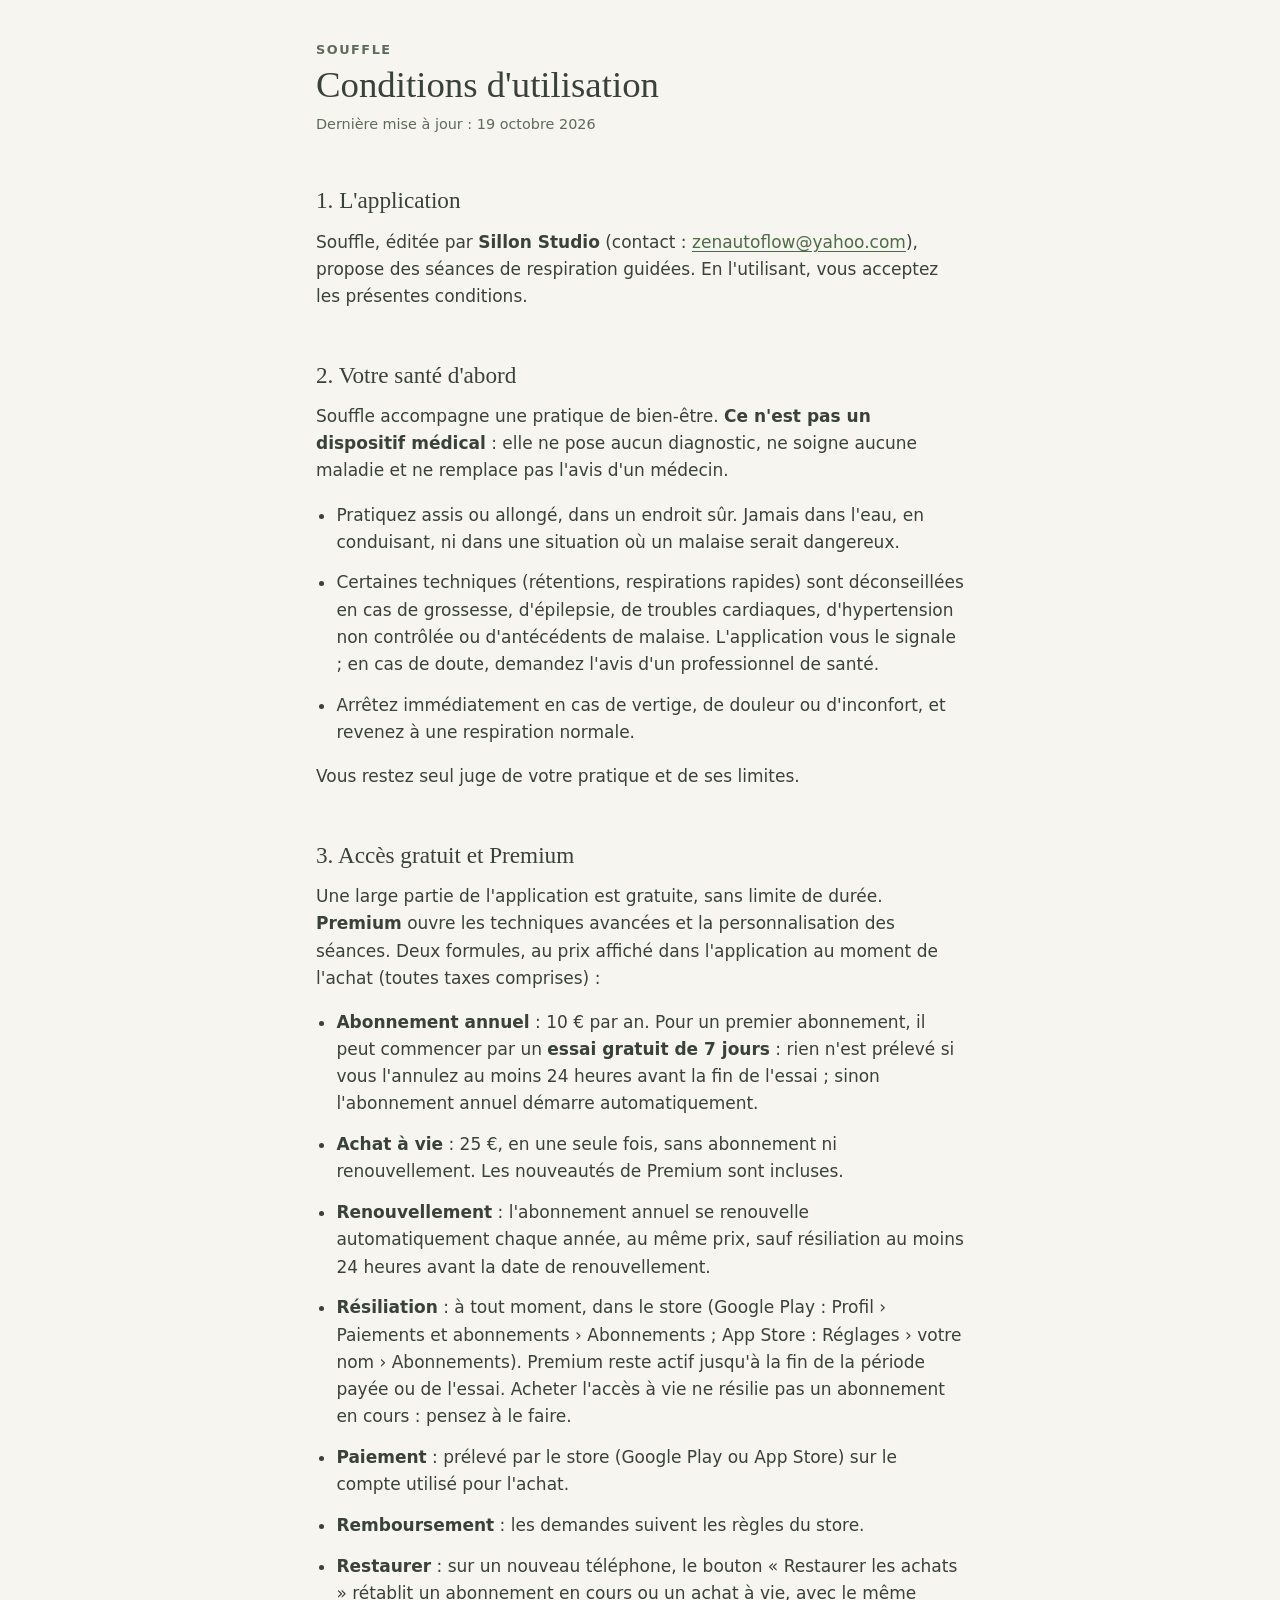
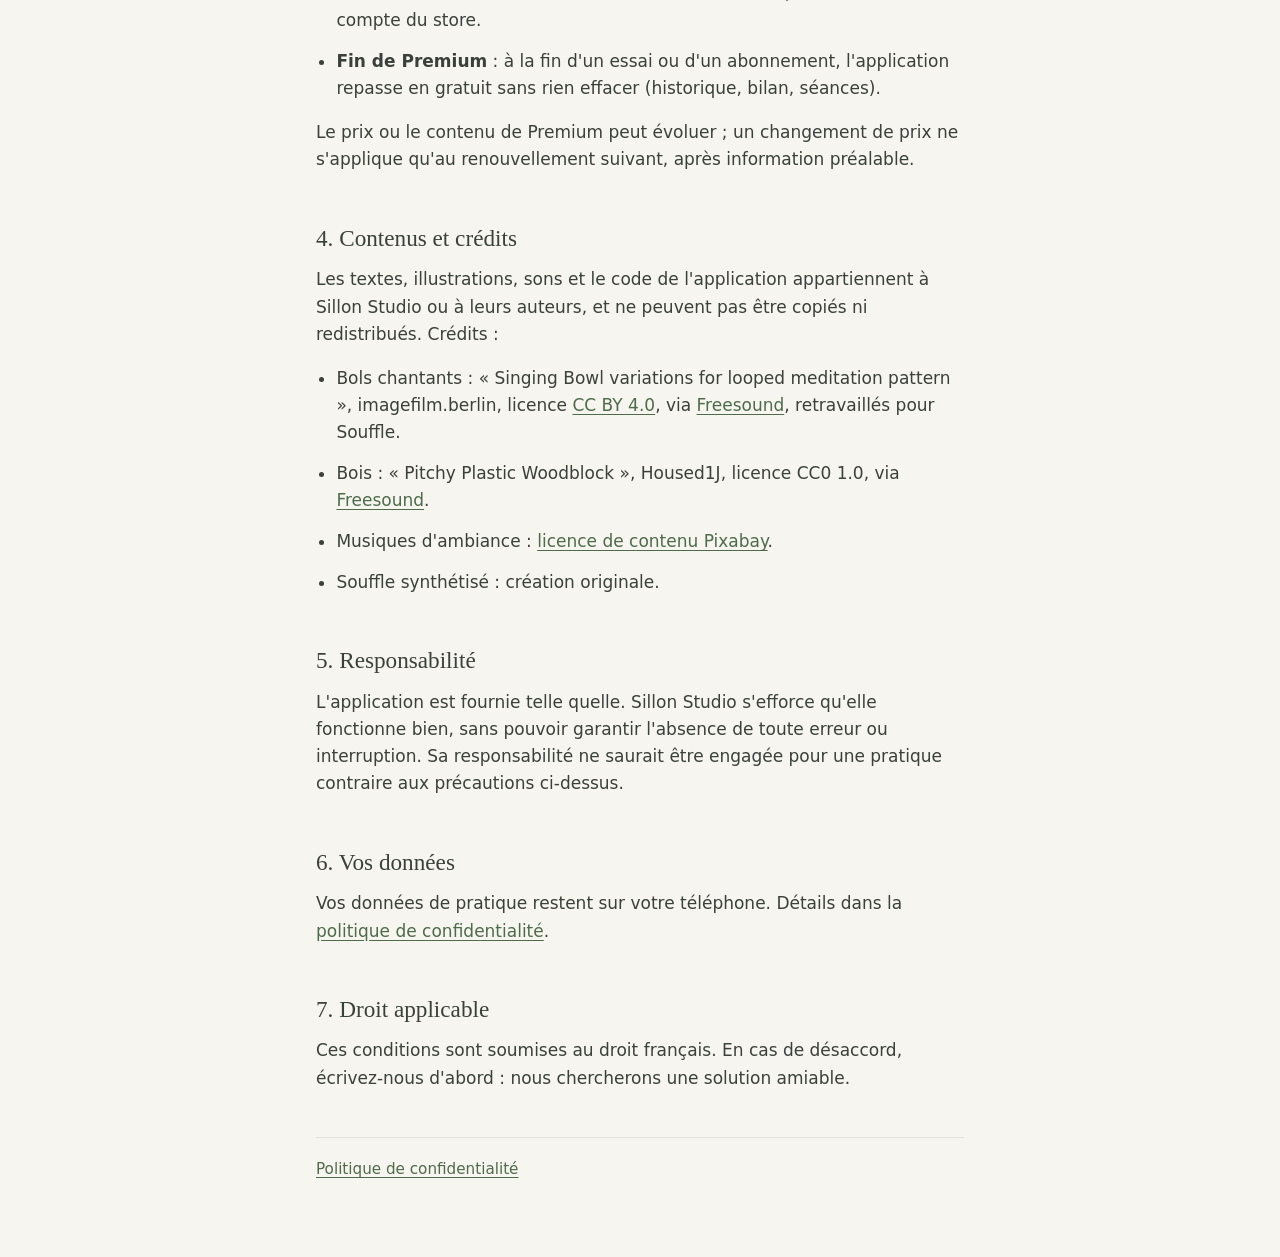
==== conditions.html @ e68e9902 "Pages légales de Souffle : confidentialité et conditions d'utilisation Co-Authored-By: Claude Opus 5" ====
<!doctype html>
<html lang="fr">
<head>
<meta charset="utf-8">
<meta name="viewport" content="width=device-width, initial-scale=1">
<title>Souffle · Conditions d'utilisation</title>
<meta name="description" content="Conditions d'utilisation de l'application Souffle, éditée par Sillon Studio.">
<link rel="stylesheet" href="style.css">
</head>
<body>
<main>
  <p class="eyebrow"><a href="./">Souffle</a></p>
  <h1>Conditions d'utilisation</h1>
  <p class="meta">Dernière mise à jour : 19 octobre 2026</p>

  <h2>1. L'application</h2>
  <p>Souffle, éditée par <strong>Sillon Studio</strong> (contact : <a href="mailto:zenautoflow@yahoo.com">zenautoflow@yahoo.com</a>), propose des séances de respiration guidées. En l'utilisant, vous acceptez les présentes conditions.</p>

  <h2>2. Votre santé d'abord</h2>
  <p>Souffle accompagne une pratique de bien-être. <strong>Ce n'est pas un dispositif médical</strong> : elle ne pose aucun diagnostic, ne soigne aucune maladie et ne remplace pas l'avis d'un médecin.</p>
  <ul>
    <li>Pratiquez assis ou allongé, dans un endroit sûr. Jamais dans l'eau, en conduisant, ni dans une situation où un malaise serait dangereux.</li>
    <li>Certaines techniques (rétentions, respirations rapides) sont déconseillées en cas de grossesse, d'épilepsie, de troubles cardiaques, d'hypertension non contrôlée ou d'antécédents de malaise. L'application vous le signale ; en cas de doute, demandez l'avis d'un professionnel de santé.</li>
    <li>Arrêtez immédiatement en cas de vertige, de douleur ou d'inconfort, et revenez à une respiration normale.</li>
  </ul>
  <p>Vous restez seul juge de votre pratique et de ses limites.</p>

  <h2>3. Accès gratuit et Premium</h2>
  <p>Une large partie de l'application est gratuite, sans limite de durée. <strong>Premium</strong> ouvre les techniques avancées et la personnalisation des séances. Deux formules, au prix affiché dans l'application au moment de l'achat (toutes taxes comprises) :</p>
  <ul>
    <li><strong>Abonnement annuel</strong> : 10 € par an. Pour un premier abonnement, il peut commencer par un <strong>essai gratuit de 7 jours</strong> : rien n'est prélevé si vous l'annulez au moins 24 heures avant la fin de l'essai ; sinon l'abonnement annuel démarre automatiquement.</li>
    <li><strong>Achat à vie</strong> : 25 €, en une seule fois, sans abonnement ni renouvellement. Les nouveautés de Premium sont incluses.</li>
    <li><strong>Renouvellement</strong> : l'abonnement annuel se renouvelle automatiquement chaque année, au même prix, sauf résiliation au moins 24 heures avant la date de renouvellement.</li>
    <li><strong>Résiliation</strong> : à tout moment, dans le store (Google Play : Profil › Paiements et abonnements › Abonnements ; App Store : Réglages › votre nom › Abonnements). Premium reste actif jusqu'à la fin de la période payée ou de l'essai. Acheter l'accès à vie ne résilie pas un abonnement en cours : pensez à le faire.</li>
    <li><strong>Paiement</strong> : prélevé par le store (Google Play ou App Store) sur le compte utilisé pour l'achat.</li>
    <li><strong>Remboursement</strong> : les demandes suivent les règles du store.</li>
    <li><strong>Restaurer</strong> : sur un nouveau téléphone, le bouton « Restaurer les achats » rétablit un abonnement en cours ou un achat à vie, avec le même compte du store.</li>
    <li><strong>Fin de Premium</strong> : à la fin d'un essai ou d'un abonnement, l'application repasse en gratuit sans rien effacer (historique, bilan, séances).</li>
  </ul>
  <p>Le prix ou le contenu de Premium peut évoluer ; un changement de prix ne s'applique qu'au renouvellement suivant, après information préalable.</p>

  <h2>4. Contenus et crédits</h2>
  <p>Les textes, illustrations, sons et le code de l'application appartiennent à Sillon Studio ou à leurs auteurs, et ne peuvent pas être copiés ni redistribués. Crédits :</p>
  <ul>
    <li>Bols chantants : « Singing Bowl variations for looped meditation pattern », imagefilm.berlin, licence <a href="https://creativecommons.org/licenses/by/4.0/">CC BY 4.0</a>, via <a href="https://freesound.org/s/763504/">Freesound</a>, retravaillés pour Souffle.</li>
    <li>Bois : « Pitchy Plastic Woodblock », Housed1J, licence CC0 1.0, via <a href="https://freesound.org/s/175415/">Freesound</a>.</li>
    <li>Musiques d'ambiance : <a href="https://pixabay.com/service/license-summary/">licence de contenu Pixabay</a>.</li>
    <li>Souffle synthétisé : création originale.</li>
  </ul>

  <h2>5. Responsabilité</h2>
  <p>L'application est fournie telle quelle. Sillon Studio s'efforce qu'elle fonctionne bien, sans pouvoir garantir l'absence de toute erreur ou interruption. Sa responsabilité ne saurait être engagée pour une pratique contraire aux précautions ci-dessus.</p>

  <h2>6. Vos données</h2>
  <p>Vos données de pratique restent sur votre téléphone. Détails dans la <a href="confidentialite.html">politique de confidentialité</a>.</p>

  <h2>7. Droit applicable</h2>
  <p>Ces conditions sont soumises au droit français. En cas de désaccord, écrivez-nous d'abord : nous chercherons une solution amiable.</p>

  <p class="foot"><a href="confidentialite.html">Politique de confidentialité</a></p>
</main>
</body>
</html>
---- style.css ----
/* Pages légales de Souffle : couleurs de l'app (sable, ardoise, sauge), polices du téléphone (aucune ressource externe). */
:root {
  --bg: #F7F5F0;
  --card: #FFFFFF;
  --ink: #3A403A;
  --ink2: #5E6B5B;
  --line: #E4E1D8;
  --accent: #4E6B4A;
}
@media (prefers-color-scheme: dark) {
  :root {
    --bg: #1A1E1A;
    --card: #222722;
    --ink: #EDEAE2;
    --ink2: #A9B3A5;
    --line: #343A34;
    --accent: #C5D1BF;
  }
}
* { box-sizing: border-box; }
body {
  margin: 0;
  background: var(--bg);
  color: var(--ink);
  font: 17px/1.6 system-ui, -apple-system, "Segoe UI", sans-serif;
}
main { max-width: 680px; margin: 0 auto; padding: 40px 16px 64px; }
h1 { font-family: Georgia, "Times New Roman", serif; font-weight: 400; font-size: 2.3rem; line-height: 1.15; margin: 4px 0 6px; }
h2 { font-family: Georgia, "Times New Roman", serif; font-weight: 400; font-size: 1.45rem; margin: 2em 0 0.4em; }
p, li { margin: 0 0 0.8em; }
ul { padding-left: 1.2em; }
a { color: var(--accent); text-underline-offset: 3px; }
.eyebrow { font-size: 0.8rem; font-weight: 600; letter-spacing: 0.12em; text-transform: uppercase; color: var(--ink2); margin: 0; }
.eyebrow a { color: inherit; text-decoration: none; }
.meta { color: var(--ink2); font-size: 0.9rem; }
.lead { font-size: 1.1rem; color: var(--ink2); }
.links { list-style: none; padding: 0; margin: 2em 0; }
.links li { margin: 0 0 10px; }
.links a { display: block; padding: 16px 18px; background: var(--card); border: 1px solid var(--line); border-radius: 18px; text-decoration: none; color: var(--ink); font-weight: 600; min-height: 48px; }
.foot { margin-top: 3em; padding-top: 1.2em; border-top: 1px solid var(--line); color: var(--ink2); font-size: 0.95rem; }
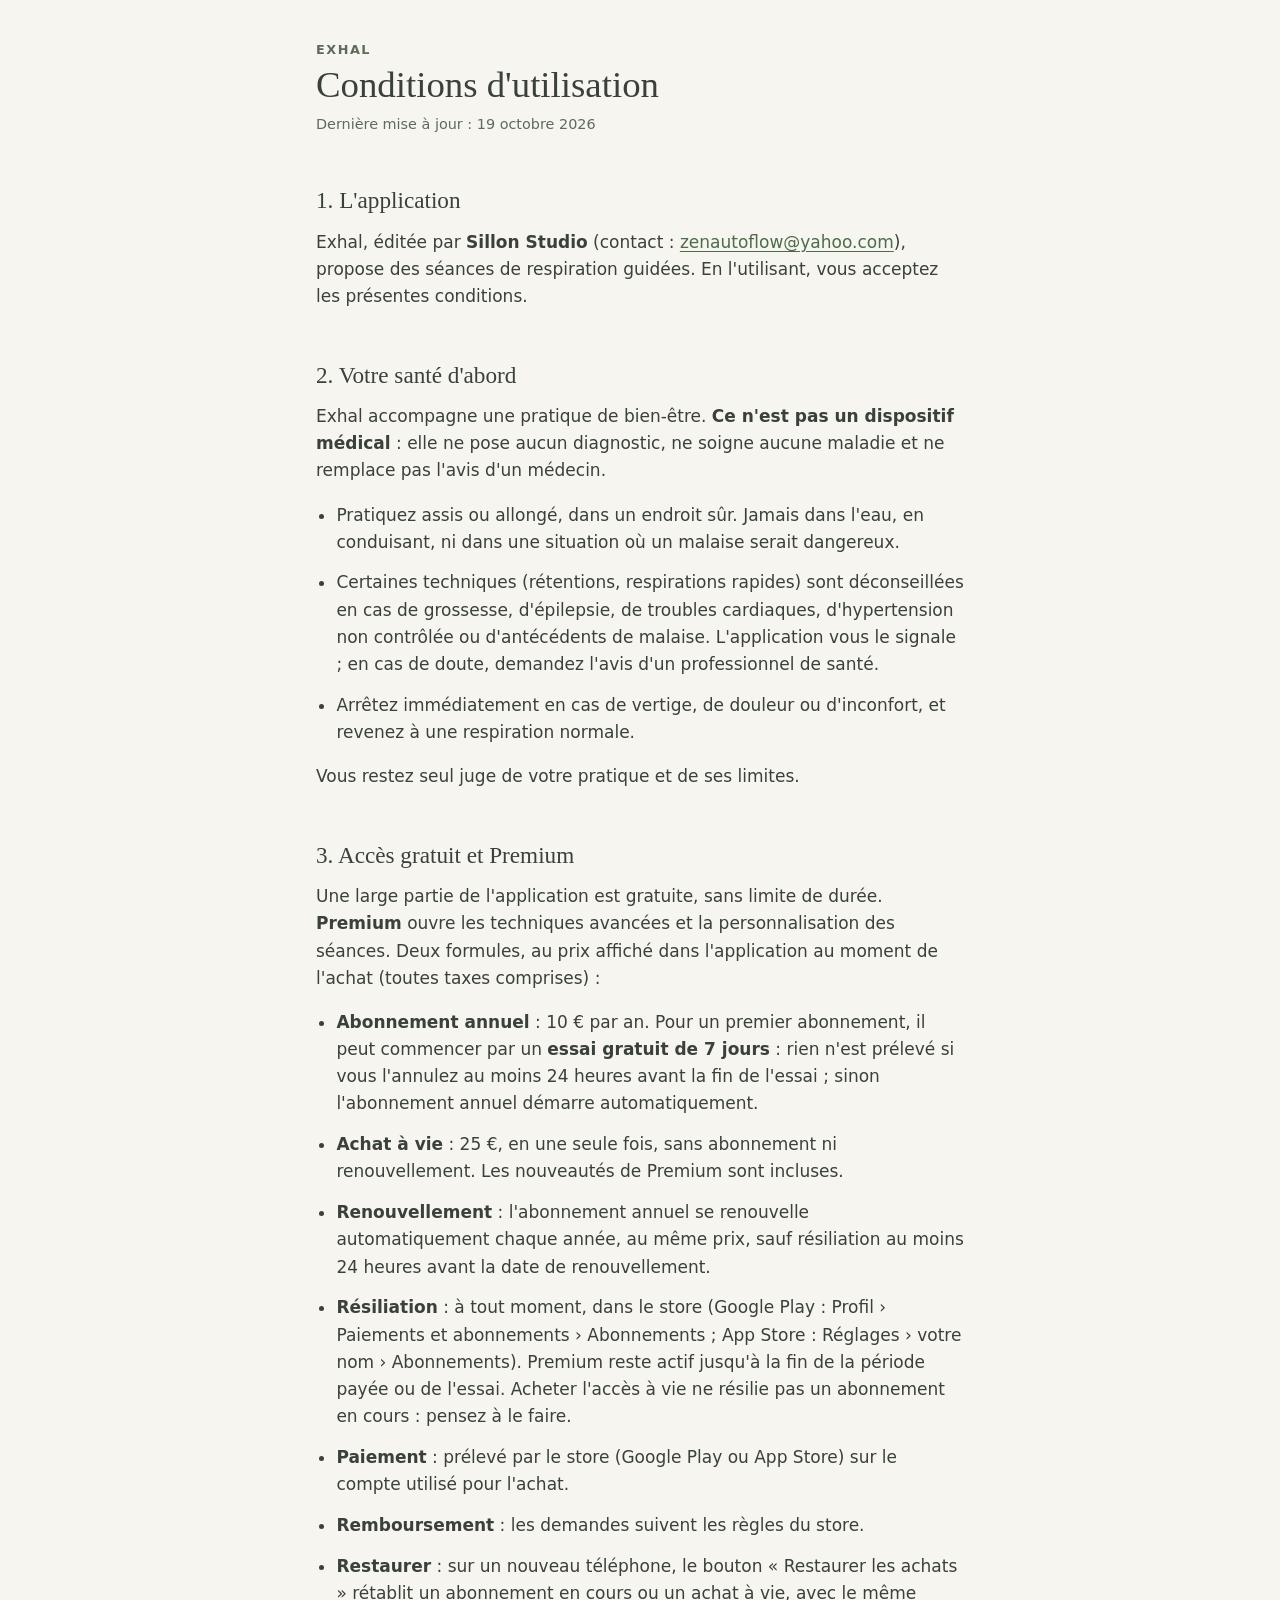
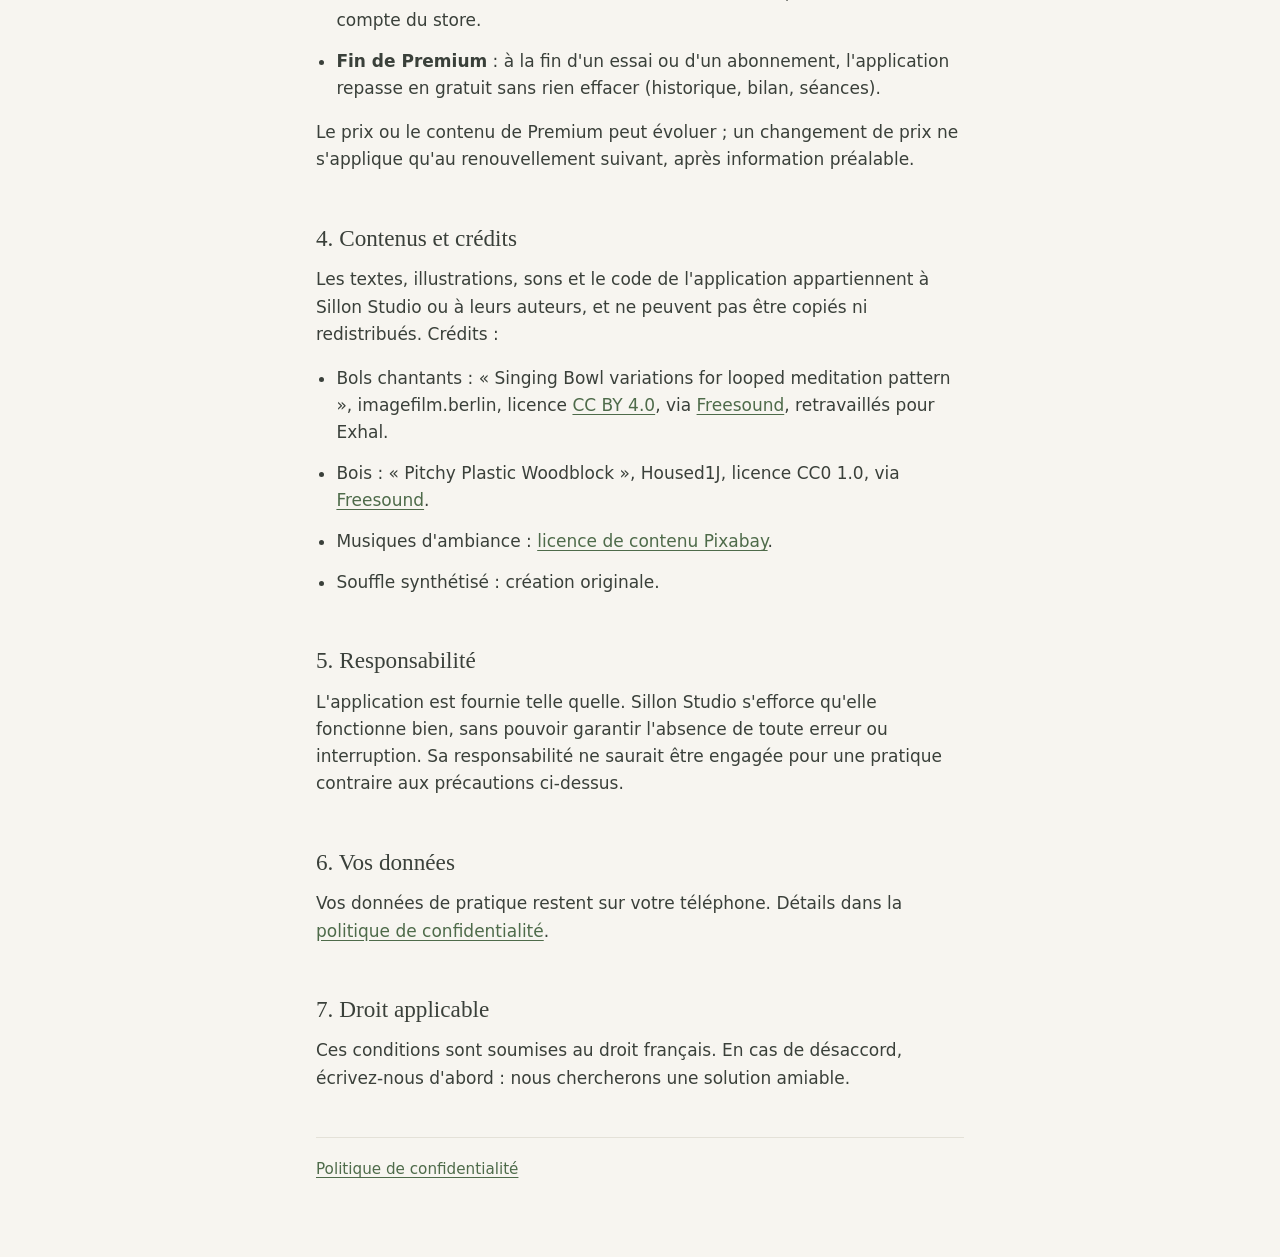
==== commit 9ad3ff6b: "Pages légales au nom d'Exhal Co-Authored-By: Claude Opus 5.5 <noreply@anthropic.com>" ====
--- a/conditions.html
+++ b/conditions.html
@@ -3,21 +3,21 @@
 <head>
 <meta charset="utf-8">
 <meta name="viewport" content="width=device-width, initial-scale=1">
-<title>Souffle · Conditions d'utilisation</title>
-<meta name="description" content="Conditions d'utilisation de l'application Souffle, éditée par Sillon Studio.">
+<title>Exhal · Conditions d'utilisation</title>
+<meta name="description" content="Conditions d'utilisation de l'application Exhal, éditée par Sillon Studio.">
 <link rel="stylesheet" href="style.css">
 </head>
 <body>
 <main>
-  <p class="eyebrow"><a href="./">Souffle</a></p>
+  <p class="eyebrow"><a href="./">Exhal</a></p>
   <h1>Conditions d'utilisation</h1>
   <p class="meta">Dernière mise à jour : 19 octobre 2026</p>
 
   <h2>1. L'application</h2>
-  <p>Souffle, éditée par <strong>Sillon Studio</strong> (contact : <a href="mailto:zenautoflow@yahoo.com">zenautoflow@yahoo.com</a>), propose des séances de respiration guidées. En l'utilisant, vous acceptez les présentes conditions.</p>
+  <p>Exhal, éditée par <strong>Sillon Studio</strong> (contact : <a href="mailto:zenautoflow@yahoo.com">zenautoflow@yahoo.com</a>), propose des séances de respiration guidées. En l'utilisant, vous acceptez les présentes conditions.</p>
 
   <h2>2. Votre santé d'abord</h2>
-  <p>Souffle accompagne une pratique de bien-être. <strong>Ce n'est pas un dispositif médical</strong> : elle ne pose aucun diagnostic, ne soigne aucune maladie et ne remplace pas l'avis d'un médecin.</p>
+  <p>Exhal accompagne une pratique de bien-être. <strong>Ce n'est pas un dispositif médical</strong> : elle ne pose aucun diagnostic, ne soigne aucune maladie et ne remplace pas l'avis d'un médecin.</p>
   <ul>
     <li>Pratiquez assis ou allongé, dans un endroit sûr. Jamais dans l'eau, en conduisant, ni dans une situation où un malaise serait dangereux.</li>
     <li>Certaines techniques (rétentions, respirations rapides) sont déconseillées en cas de grossesse, d'épilepsie, de troubles cardiaques, d'hypertension non contrôlée ou d'antécédents de malaise. L'application vous le signale ; en cas de doute, demandez l'avis d'un professionnel de santé.</li>
@@ -42,7 +42,7 @@
   <h2>4. Contenus et crédits</h2>
   <p>Les textes, illustrations, sons et le code de l'application appartiennent à Sillon Studio ou à leurs auteurs, et ne peuvent pas être copiés ni redistribués. Crédits :</p>
   <ul>
-    <li>Bols chantants : « Singing Bowl variations for looped meditation pattern », imagefilm.berlin, licence <a href="https://creativecommons.org/licenses/by/4.0/">CC BY 4.0</a>, via <a href="https://freesound.org/s/763504/">Freesound</a>, retravaillés pour Souffle.</li>
+    <li>Bols chantants : « Singing Bowl variations for looped meditation pattern », imagefilm.berlin, licence <a href="https://creativecommons.org/licenses/by/4.0/">CC BY 4.0</a>, via <a href="https://freesound.org/s/763504/">Freesound</a>, retravaillés pour Exhal.</li>
     <li>Bois : « Pitchy Plastic Woodblock », Housed1J, licence CC0 1.0, via <a href="https://freesound.org/s/175415/">Freesound</a>.</li>
     <li>Musiques d'ambiance : <a href="https://pixabay.com/service/license-summary/">licence de contenu Pixabay</a>.</li>
     <li>Souffle synthétisé : création originale.</li>
--- a/style.css
+++ b/style.css
@@ -1,4 +1,4 @@
-/* Pages légales de Souffle : couleurs de l'app (sable, ardoise, sauge), polices du téléphone (aucune ressource externe). */
+/* Pages légales d’Exhal : couleurs de l'app (sable, ardoise, sauge), polices du téléphone (aucune ressource externe). */
 :root {
   --bg: #F7F5F0;
   --card: #FFFFFF;
